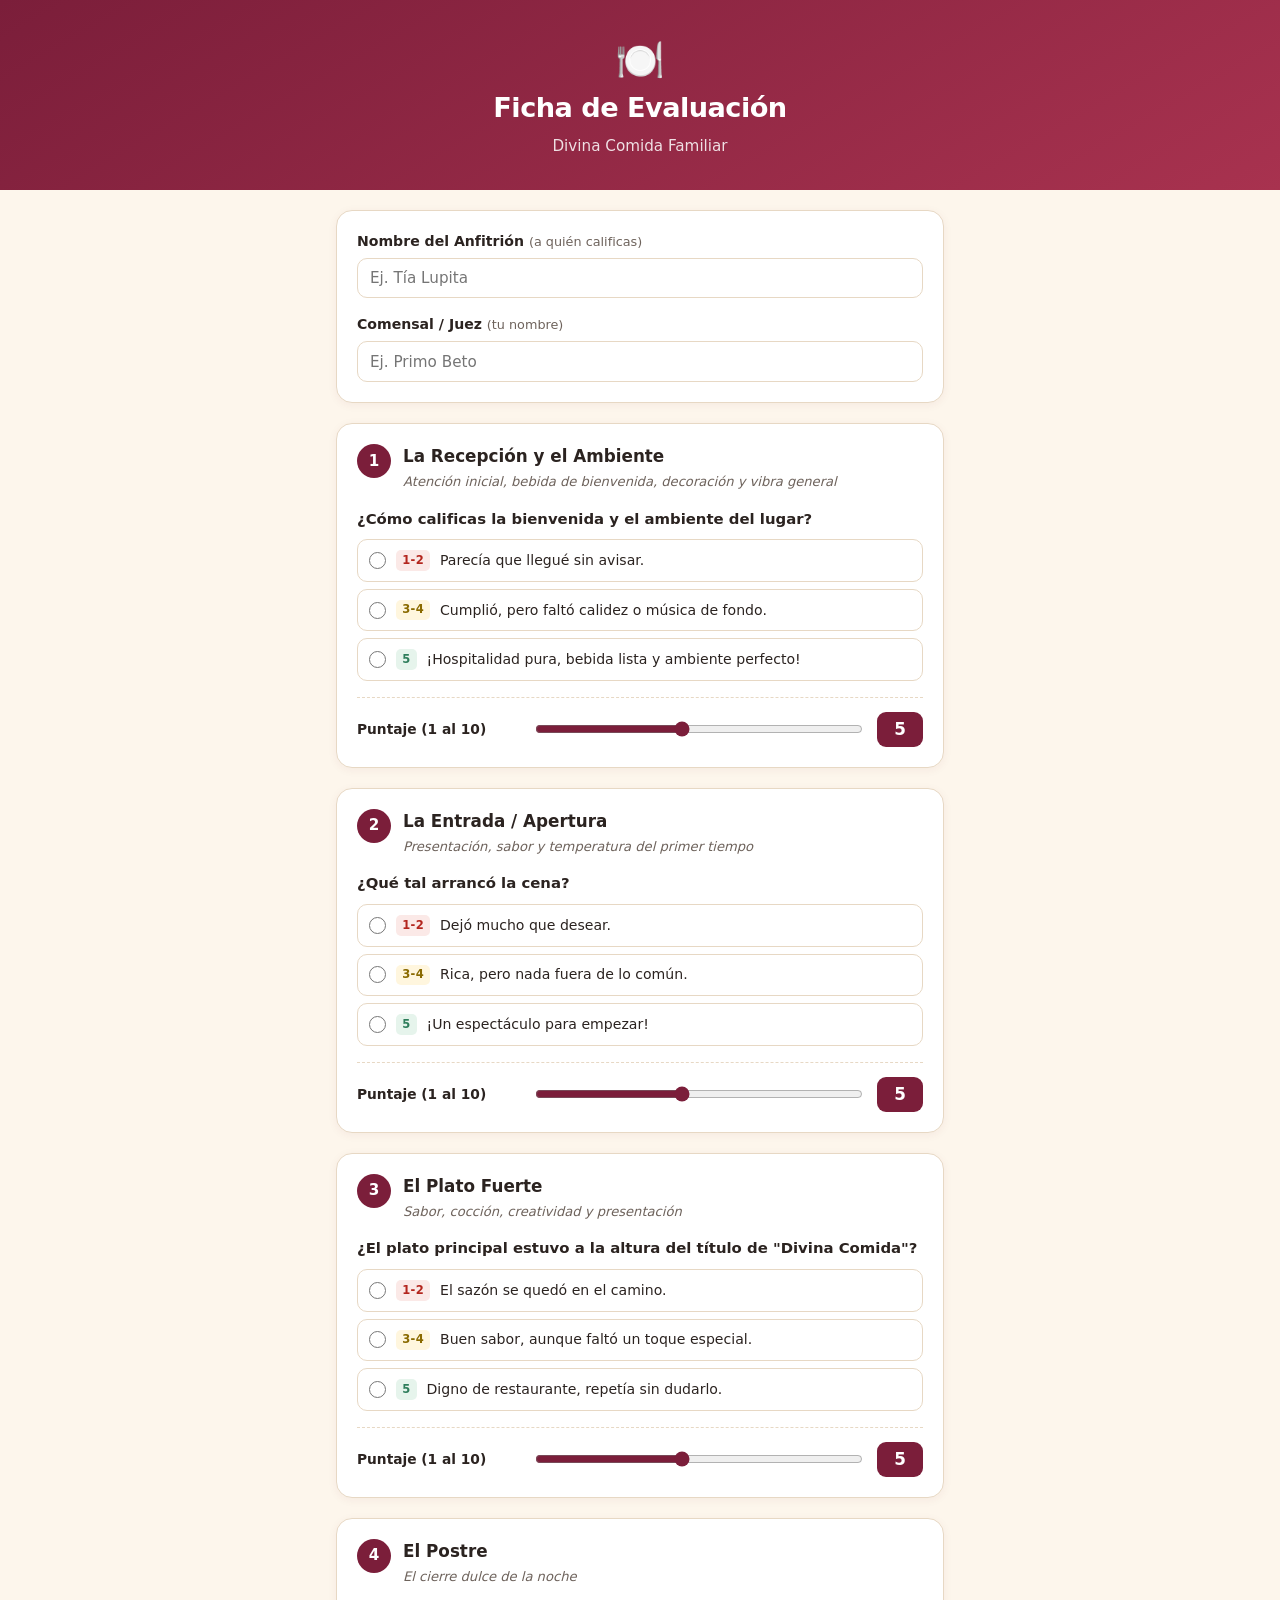
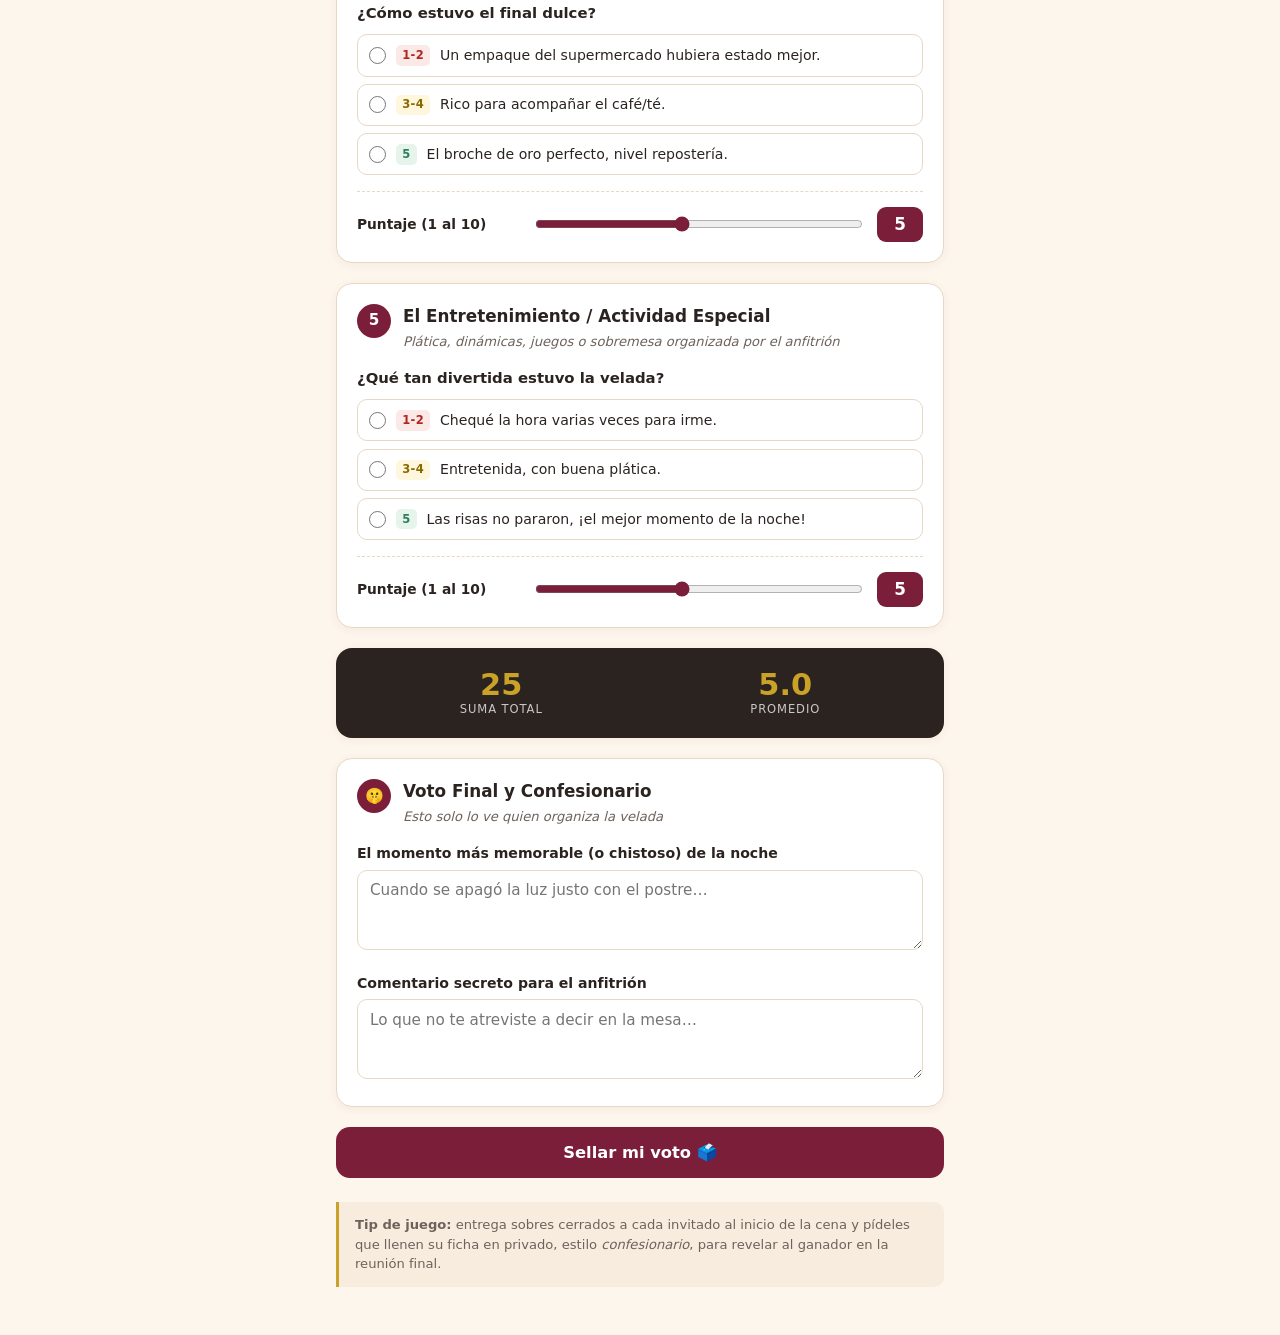
==== divina-comida/index.html @ a05f0159 "Formulario Divina Comida Familiar con guardado en Notion Ficha de evaluación web (5 secciones, punta" ====
<!DOCTYPE html>
<html lang="es">
<head>
<meta charset="UTF-8">
<meta name="viewport" content="width=device-width, initial-scale=1">
<title>Ficha de Evaluación · Divina Comida Familiar</title>
<style>
:root{
    --vino:#7B1E3A;
    --vino-claro:#A8324F;
    --dorado:#C9A227;
    --crema:#FDF6EC;
    --carbon:#2B2320;
    --gris:#6E635C;
    --borde:#E7D8C4;
    --verde:#2E7D5B;
    --rojo:#B3261E;
}
*{box-sizing:border-box;margin:0;padding:0}
body{
    font-family:"Montserrat","Segoe UI",system-ui,-apple-system,sans-serif;
    background:var(--crema);
    color:var(--carbon);
    line-height:1.5;
    padding:0 0 3rem;
}

/* ── Encabezado ───────────────────────────────────────────── */
.hero{
    background:linear-gradient(150deg,var(--vino) 0%,var(--vino-claro) 100%);
    color:#fff;
    padding:2.5rem 1.25rem 2rem;
    text-align:center;
}
.hero .cubiertos{font-size:2.5rem;line-height:1;display:block;margin-bottom:.5rem}
.hero h1{font-size:1.7rem;font-weight:800;letter-spacing:-.02em}
.hero p{opacity:.85;font-size:.95rem;margin-top:.4rem}

.wrap{max-width:640px;margin:0 auto;padding:0 1rem}

/* ── Tarjetas ─────────────────────────────────────────────── */
.card{
    background:#fff;
    border:1px solid var(--borde);
    border-radius:16px;
    padding:1.25rem;
    margin-top:1.25rem;
    box-shadow:0 2px 10px rgba(123,30,58,.06);
}
.card-head{display:flex;gap:.75rem;align-items:flex-start;margin-bottom:.9rem}
.num{
    flex:0 0 34px;height:34px;border-radius:50%;
    background:var(--vino);color:#fff;
    display:flex;align-items:center;justify-content:center;
    font-weight:700;font-size:.95rem;
}
.card-head h2{font-size:1.05rem;font-weight:700}
.card-head .sub{font-size:.82rem;color:var(--gris);font-style:italic}
.pregunta{font-weight:600;font-size:.93rem;margin-bottom:.6rem}

/* ── Opciones ─────────────────────────────────────────────── */
.opciones{display:flex;flex-direction:column;gap:.45rem;margin-bottom:1rem}
.opcion{
    display:flex;gap:.6rem;align-items:center;
    border:1.5px solid var(--borde);border-radius:10px;
    padding:.6rem .7rem;cursor:pointer;
    font-size:.88rem;transition:all .15s;
}
.opcion:hover{border-color:var(--vino-claro);background:#fffaf3}
.opcion input{accent-color:var(--vino);flex:0 0 auto;width:17px;height:17px}
.opcion.sel{border-color:var(--vino);background:#FBF0F3}
.rango{
    font-weight:700;font-size:.72rem;letter-spacing:.03em;
    padding:.1rem .4rem;border-radius:5px;flex:0 0 auto;
}
.r12{background:#FBE9E7;color:var(--rojo)}
.r34{background:#FFF6DE;color:#8A6A00}
.r5{background:#E6F4EC;color:var(--verde)}

/* ── Puntaje ──────────────────────────────────────────────── */
.puntaje-fila{display:flex;align-items:center;gap:.85rem;padding-top:.9rem;border-top:1px dashed var(--borde)}
.puntaje-fila label{font-weight:600;font-size:.86rem;flex:1}
input[type=range]{flex:2;accent-color:var(--vino);height:22px}
.valor{
    flex:0 0 46px;text-align:center;
    background:var(--vino);color:#fff;
    border-radius:9px;padding:.3rem 0;
    font-weight:800;font-size:1.05rem;
}

/* ── Campos de texto ──────────────────────────────────────── */
.campo{margin-bottom:1rem}
.campo:last-child{margin-bottom:0}
.campo label{display:block;font-weight:600;font-size:.88rem;margin-bottom:.35rem}
.campo .ayuda{font-weight:400;color:var(--gris);font-size:.8rem}
input[type=text],textarea{
    width:100%;font-family:inherit;font-size:.95rem;color:var(--carbon);
    border:1.5px solid var(--borde);border-radius:10px;
    padding:.65rem .75rem;background:#fff;
}
input[type=text]:focus,textarea:focus{outline:none;border-color:var(--vino)}
textarea{resize:vertical;min-height:80px}

/* ── Marcador ─────────────────────────────────────────────── */
.marcador{
    background:var(--carbon);color:#fff;border:none;
    display:flex;justify-content:space-around;text-align:center;
}
.marcador div span{display:block}
.marcador .cifra{font-size:1.9rem;font-weight:800;color:var(--dorado);line-height:1.1}
.marcador .etiqueta{font-size:.72rem;letter-spacing:.08em;text-transform:uppercase;opacity:.75}

/* ── Botón ────────────────────────────────────────────────── */
.enviar{
    width:100%;margin-top:1.25rem;
    background:var(--vino);color:#fff;
    border:none;border-radius:14px;
    padding:1rem;font-family:inherit;font-size:1.02rem;font-weight:700;
    cursor:pointer;transition:background .15s;
}
.enviar:hover:not(:disabled){background:var(--vino-claro)}
.enviar:disabled{opacity:.6;cursor:progress}

.aviso{margin-top:.9rem;padding:.85rem 1rem;border-radius:11px;font-size:.9rem;display:none}
.aviso.ok{display:block;background:#E6F4EC;color:var(--verde);border:1px solid #B7DFC9}
.aviso.err{display:block;background:#FBE9E7;color:var(--rojo);border:1px solid #F3C6C2}

.tip{
    margin-top:1.5rem;font-size:.82rem;color:var(--gris);
    background:#F7ECDD;border-left:3px solid var(--dorado);
    border-radius:0 10px 10px 0;padding:.8rem 1rem;
}

/* ── Pantalla de gracias ──────────────────────────────────── */
.gracias{display:none;text-align:center;padding:3rem 1rem}
.gracias.on{display:block}
.gracias .emoji{font-size:3.5rem;display:block;margin-bottom:1rem}
.gracias h2{color:var(--vino);font-size:1.5rem;margin-bottom:.5rem}
.gracias p{color:var(--gris);margin-bottom:1.5rem}
.gracias button{
    background:none;border:1.5px solid var(--vino);color:var(--vino);
    border-radius:11px;padding:.7rem 1.4rem;font-family:inherit;
    font-weight:700;cursor:pointer;
}
form.oculto{display:none}
</style>
</head>
<body>

<header class="hero">
    <span class="cubiertos">🍽️</span>
    <h1>Ficha de Evaluación</h1>
    <p>Divina Comida Familiar</p>
</header>

<div class="wrap">

<form id="ficha">

    <!-- ── Identificación ─────────────────────────────────── -->
    <section class="card">
        <div class="campo">
            <label for="anfitrion">Nombre del Anfitrión <span class="ayuda">(a quién calificas)</span></label>
            <input type="text" id="anfitrion" name="anfitrion" required autocomplete="off" placeholder="Ej. Tía Lupita">
        </div>
        <div class="campo">
            <label for="juez">Comensal / Juez <span class="ayuda">(tu nombre)</span></label>
            <input type="text" id="juez" name="juez" required autocomplete="off" placeholder="Ej. Primo Beto">
        </div>
    </section>

    <!-- Las 5 secciones se generan desde JS -->
    <div id="secciones"></div>

    <!-- ── Voto final ─────────────────────────────────────── -->
    <section class="card marcador">
        <div>
            <span class="cifra" id="total">0</span>
            <span class="etiqueta">Suma total</span>
        </div>
        <div>
            <span class="cifra" id="promedio">0.0</span>
            <span class="etiqueta">Promedio</span>
        </div>
    </section>

    <section class="card">
        <div class="card-head">
            <div class="num">🤫</div>
            <div>
                <h2>Voto Final y Confesionario</h2>
                <span class="sub">Esto solo lo ve quien organiza la velada</span>
            </div>
        </div>
        <div class="campo">
            <label for="momentoMemorable">El momento más memorable (o chistoso) de la noche</label>
            <textarea id="momentoMemorable" name="momentoMemorable" placeholder="Cuando se apagó la luz justo con el postre…"></textarea>
        </div>
        <div class="campo">
            <label for="comentarioSecreto">Comentario secreto para el anfitrión</label>
            <textarea id="comentarioSecreto" name="comentarioSecreto" placeholder="Lo que no te atreviste a decir en la mesa…"></textarea>
        </div>
    </section>

    <button type="submit" class="enviar" id="btnEnviar">Sellar mi voto 🗳️</button>
    <div class="aviso" id="aviso"></div>

    <p class="tip"><strong>Tip de juego:</strong> entrega sobres cerrados a cada invitado al inicio de la cena y pídeles que llenen su ficha en privado, estilo <em>confesionario</em>, para revelar al ganador en la reunión final.</p>
</form>

<div class="gracias" id="gracias">
    <span class="emoji">🏆</span>
    <h2>¡Voto sellado!</h2>
    <p>Tu ficha quedó guardada en el confesionario. Nadie sabrá tu calificación hasta la gran revelación.</p>
    <button type="button" id="btnOtra">Calificar a otro anfitrión</button>
</div>

</div>

<script>
// ═══════════════════════════════════════════════════════════
// CONFIGURACIÓN
// Pega aquí la URL de la implementación del Web App de Apps
// Script (apps-script/DivinaComida_Notion.gs). Ver README.
// ═══════════════════════════════════════════════════════════
var ENDPOINT = 'PEGA_AQUI_LA_URL_DEL_WEB_APP';

// ═══════════════════════════════════════════════════════════
// LAS 5 SECCIONES DE LA FICHA
// ═══════════════════════════════════════════════════════════
var SECCIONES = [
    {
        clave:'recepcion', titulo:'La Recepción y el Ambiente',
        sub:'Atención inicial, bebida de bienvenida, decoración y vibra general',
        pregunta:'¿Cómo calificas la bienvenida y el ambiente del lugar?',
        opciones:[
            ['1-2','r12','Parecía que llegué sin avisar.','1-2 Parecía que llegué sin avisar'],
            ['3-4','r34','Cumplió, pero faltó calidez o música de fondo.','3-4 Cumplió pero faltó calidez'],
            ['5','r5','¡Hospitalidad pura, bebida lista y ambiente perfecto!','5 Hospitalidad pura']
        ]
    },
    {
        clave:'entrada', titulo:'La Entrada / Apertura',
        sub:'Presentación, sabor y temperatura del primer tiempo',
        pregunta:'¿Qué tal arrancó la cena?',
        opciones:[
            ['1-2','r12','Dejó mucho que desear.','1-2 Dejó mucho que desear'],
            ['3-4','r34','Rica, pero nada fuera de lo común.','3-4 Rica pero nada fuera de lo común'],
            ['5','r5','¡Un espectáculo para empezar!','5 Un espectáculo para empezar']
        ]
    },
    {
        clave:'platoFuerte', titulo:'El Plato Fuerte',
        sub:'Sabor, cocción, creatividad y presentación',
        pregunta:'¿El plato principal estuvo a la altura del título de "Divina Comida"?',
        opciones:[
            ['1-2','r12','El sazón se quedó en el camino.','1-2 El sazón se quedó en el camino'],
            ['3-4','r34','Buen sabor, aunque faltó un toque especial.','3-4 Buen sabor pero faltó un toque especial'],
            ['5','r5','Digno de restaurante, repetía sin dudarlo.','5 Digno de restaurante']
        ]
    },
    {
        clave:'postre', titulo:'El Postre',
        sub:'El cierre dulce de la noche',
        pregunta:'¿Cómo estuvo el final dulce?',
        opciones:[
            ['1-2','r12','Un empaque del supermercado hubiera estado mejor.','1-2 Mejor un empaque del súper'],
            ['3-4','r34','Rico para acompañar el café/té.','3-4 Rico para acompañar el café'],
            ['5','r5','El broche de oro perfecto, nivel repostería.','5 El broche de oro']
        ]
    },
    {
        clave:'entretenimiento', titulo:'El Entretenimiento / Actividad Especial',
        sub:'Plática, dinámicas, juegos o sobremesa organizada por el anfitrión',
        pregunta:'¿Qué tan divertida estuvo la velada?',
        opciones:[
            ['1-2','r12','Chequé la hora varias veces para irme.','1-2 Chequé la hora para irme'],
            ['3-4','r34','Entretenida, con buena plática.','3-4 Entretenida con buena plática'],
            ['5','r5','Las risas no pararon, ¡el mejor momento de la noche!','5 Las risas no pararon']
        ]
    }
];

// ═══════════════════════════════════════════════════════════
// CONSTRUCCIÓN DEL FORMULARIO
// ═══════════════════════════════════════════════════════════
var contenedor = document.getElementById('secciones');

SECCIONES.forEach(function(s, i){
    var card = document.createElement('section');
    card.className = 'card';

    var opciones = s.opciones.map(function(o, j){
        var id = s.clave + '-op' + j;
        return '<label class="opcion" for="' + id + '">' +
                 '<input type="radio" id="' + id + '" name="' + s.clave + 'Nivel" value="' + o[3] + '">' +
                 '<span class="rango ' + o[1] + '">' + o[0] + '</span>' +
                 '<span>' + o[2] + '</span>' +
               '</label>';
    }).join('');

    card.innerHTML =
        '<div class="card-head">' +
            '<div class="num">' + (i + 1) + '</div>' +
            '<div><h2>' + s.titulo + '</h2><span class="sub">' + s.sub + '</span></div>' +
        '</div>' +
        '<p class="pregunta">' + s.pregunta + '</p>' +
        '<div class="opciones">' + opciones + '</div>' +
        '<div class="puntaje-fila">' +
            '<label for="' + s.clave + 'Puntaje">Puntaje (1 al 10)</label>' +
            '<input type="range" id="' + s.clave + 'Puntaje" name="' + s.clave + 'Puntaje" min="1" max="10" step="1" value="5">' +
            '<span class="valor" id="' + s.clave + 'Valor">5</span>' +
        '</div>';

    contenedor.appendChild(card);
});

// Valor visible del slider + marcador global
SECCIONES.forEach(function(s){
    var rango = document.getElementById(s.clave + 'Puntaje');
    var valor = document.getElementById(s.clave + 'Valor');
    rango.addEventListener('input', function(){
        valor.textContent = rango.value;
        actualizarMarcador();
    });
});

// Resaltado de la opción elegida
document.getElementById('ficha').addEventListener('change', function(e){
    if (e.target.type !== 'radio') return;
    var grupo = document.getElementsByName(e.target.name);
    Array.prototype.forEach.call(grupo, function(r){
        r.closest('.opcion').classList.toggle('sel', r.checked);
    });
});

function actualizarMarcador(){
    var total = SECCIONES.reduce(function(acc, s){
        return acc + Number(document.getElementById(s.clave + 'Puntaje').value);
    }, 0);
    document.getElementById('total').textContent = total;
    document.getElementById('promedio').textContent = (total / SECCIONES.length).toFixed(1);
}
actualizarMarcador();

// ═══════════════════════════════════════════════════════════
// ENVÍO A NOTION (vía Apps Script)
// ═══════════════════════════════════════════════════════════
var form = document.getElementById('ficha');
var btn = document.getElementById('btnEnviar');
var aviso = document.getElementById('aviso');

form.addEventListener('submit', function(e){
    e.preventDefault();

    if (ENDPOINT.indexOf('PEGA_AQUI') === 0){
        return mostrarError('Falta configurar la URL del Web App en divina-comida/index.html (variable ENDPOINT).');
    }

    var datos = {};
    new FormData(form).forEach(function(v, k){ datos[k] = v; });
    SECCIONES.forEach(function(s){
        datos[s.clave + 'Puntaje'] = Number(datos[s.clave + 'Puntaje']);
    });

    btn.disabled = true;
    btn.textContent = 'Guardando…';
    aviso.className = 'aviso';

    // text/plain evita el preflight CORS que Apps Script no responde
    fetch(ENDPOINT, {
        method: 'POST',
        headers: { 'Content-Type': 'text/plain;charset=utf-8' },
        body: JSON.stringify(datos)
    })
    .then(function(r){ return r.json(); })
    .then(function(res){
        if (!res.ok) throw new Error(res.error || 'No se pudo guardar la ficha.');
        form.classList.add('oculto');
        document.getElementById('gracias').classList.add('on');
        window.scrollTo(0, 0);
    })
    .catch(function(err){
        mostrarError(err.message);
    })
    .finally(function(){
        btn.disabled = false;
        btn.textContent = 'Sellar mi voto 🗳️';
    });
});

function mostrarError(msg){
    aviso.className = 'aviso err';
    aviso.textContent = '⚠️ ' + msg;
}

document.getElementById('btnOtra').addEventListener('click', function(){
    var juez = document.getElementById('juez').value;
    form.reset();
    document.getElementById('juez').value = juez;   // el juez sigue siendo el mismo
    SECCIONES.forEach(function(s){
        document.getElementById(s.clave + 'Valor').textContent = '5';
    });
    Array.prototype.forEach.call(document.querySelectorAll('.opcion.sel'), function(el){
        el.classList.remove('sel');
    });
    actualizarMarcador();
    document.getElementById('gracias').classList.remove('on');
    form.classList.remove('oculto');
    window.scrollTo(0, 0);
});
</script>
</body>
</html>
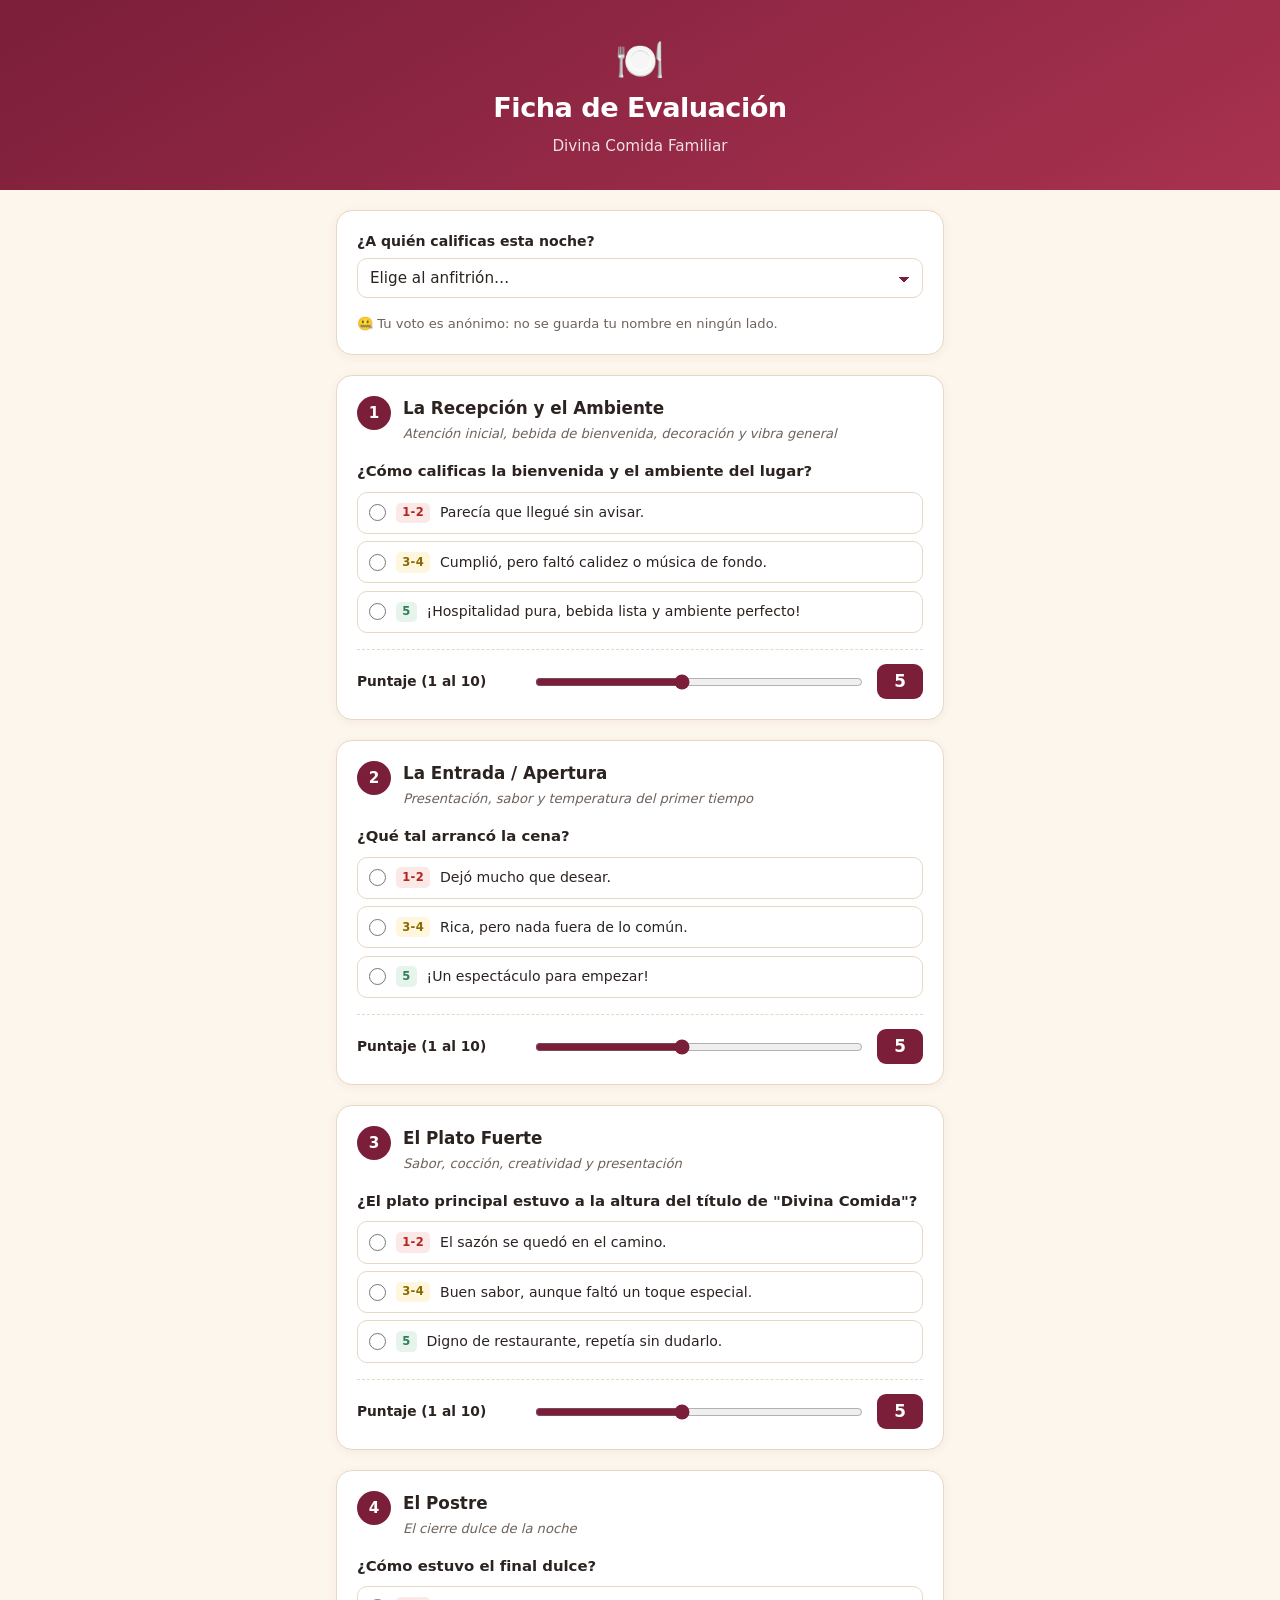
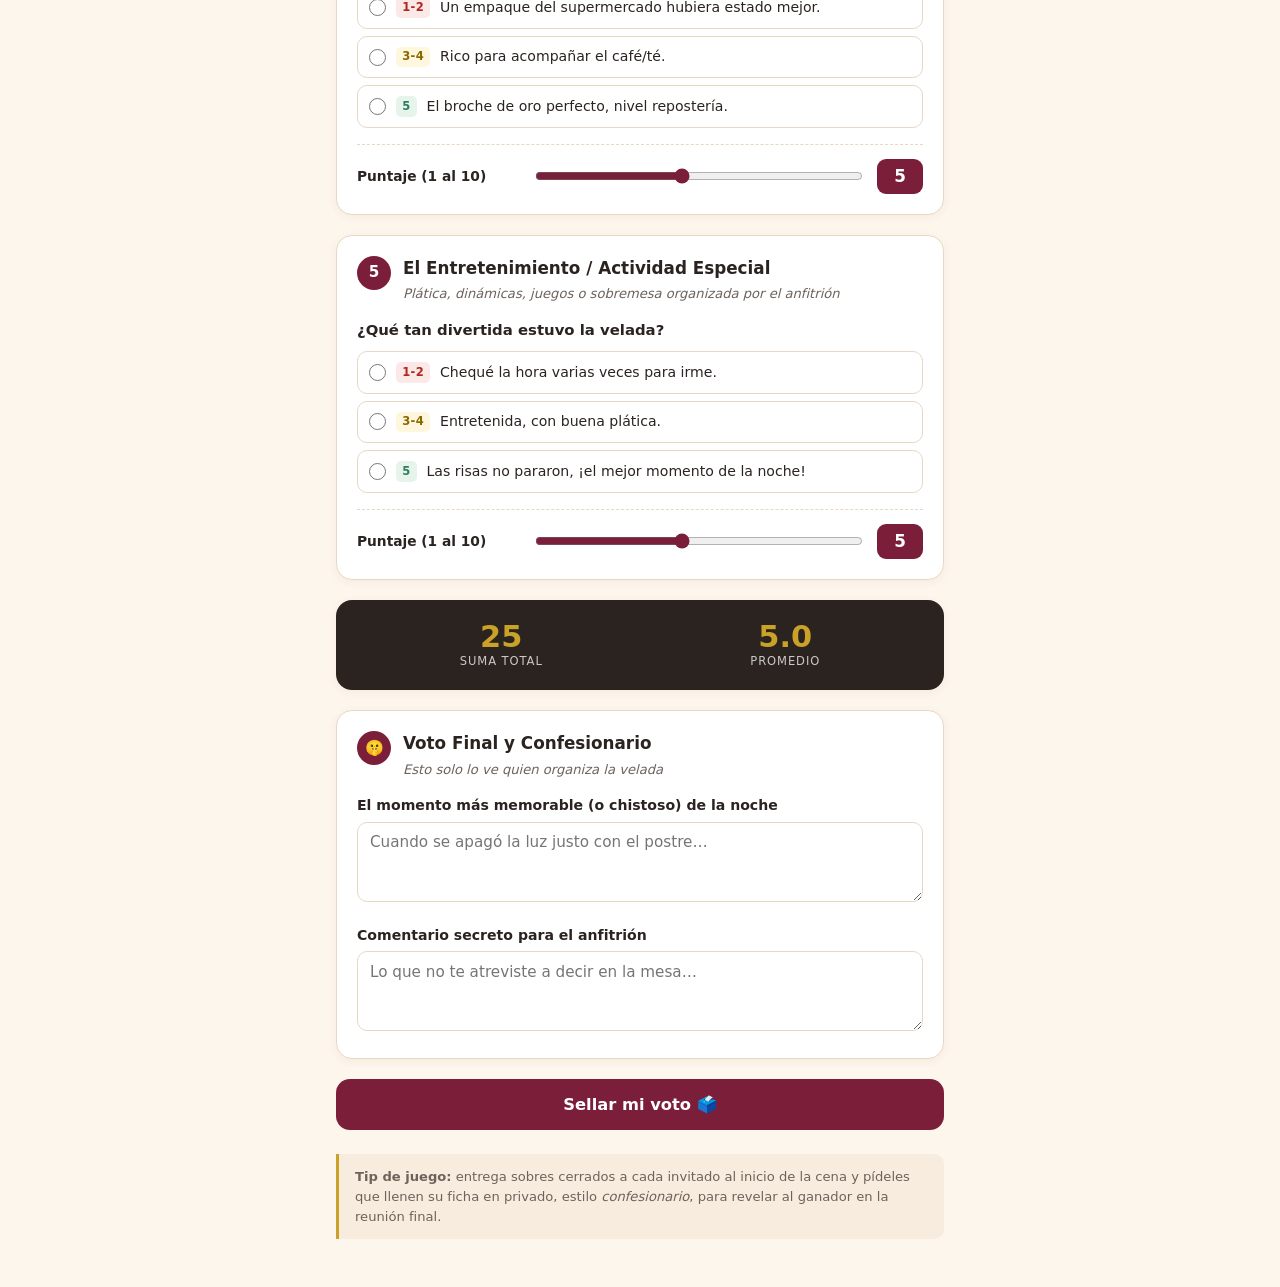
==== commit 58ccfd32: "Votación anónima y lista fija de anfitriones La ficha ya no pide el nombre del comensal: el voto es " ====
--- a/divina-comida/index.html
+++ b/divina-comida/index.html
@@ -93,6 +93,16 @@
 .campo:last-child{margin-bottom:0}
 .campo label{display:block;font-weight:600;font-size:.88rem;margin-bottom:.35rem}
 .campo .ayuda{font-weight:400;color:var(--gris);font-size:.8rem}
+select{
+    width:100%;font-family:inherit;font-size:.95rem;color:var(--carbon);
+    border:1.5px solid var(--borde);border-radius:10px;
+    padding:.65rem .75rem;background:#fff;appearance:none;
+    background-image:linear-gradient(45deg,transparent 50%,var(--vino) 50%),linear-gradient(135deg,var(--vino) 50%,transparent 50%);
+    background-position:calc(100% - 18px) 55%,calc(100% - 13px) 55%;
+    background-size:5px 5px,5px 5px;background-repeat:no-repeat;
+}
+select:focus{outline:none;border-color:var(--vino)}
+.anonimo{font-size:.82rem;color:var(--gris);margin-top:.75rem}
 input[type=text],textarea{
     width:100%;font-family:inherit;font-size:.95rem;color:var(--carbon);
     border:1.5px solid var(--borde);border-radius:10px;
@@ -160,13 +170,16 @@
     <!-- ── Identificación ─────────────────────────────────── -->
     <section class="card">
         <div class="campo">
-            <label for="anfitrion">Nombre del Anfitrión <span class="ayuda">(a quién calificas)</span></label>
-            <input type="text" id="anfitrion" name="anfitrion" required autocomplete="off" placeholder="Ej. Tía Lupita">
-        </div>
-        <div class="campo">
-            <label for="juez">Comensal / Juez <span class="ayuda">(tu nombre)</span></label>
-            <input type="text" id="juez" name="juez" required autocomplete="off" placeholder="Ej. Primo Beto">
-        </div>
+            <label for="anfitrion">¿A quién calificas esta noche?</label>
+            <select id="anfitrion" name="anfitrion" required>
+                <option value="" disabled selected>Elige al anfitrión…</option>
+                <option>1. Nando y Moni</option>
+                <option>2. Mir y mamá</option>
+                <option>3. Mir y papá</option>
+                <option>4. Mary y Diego</option>
+            </select>
+        </div>
+        <p class="anonimo">🤐 Tu voto es anónimo: no se guarda tu nombre en ningún lado.</p>
     </section>
 
     <!-- Las 5 secciones se generan desde JS -->
@@ -395,9 +408,7 @@
 }
 
 document.getElementById('btnOtra').addEventListener('click', function(){
-    var juez = document.getElementById('juez').value;
     form.reset();
-    document.getElementById('juez').value = juez;   // el juez sigue siendo el mismo
     SECCIONES.forEach(function(s){
         document.getElementById(s.clave + 'Valor').textContent = '5';
     });
